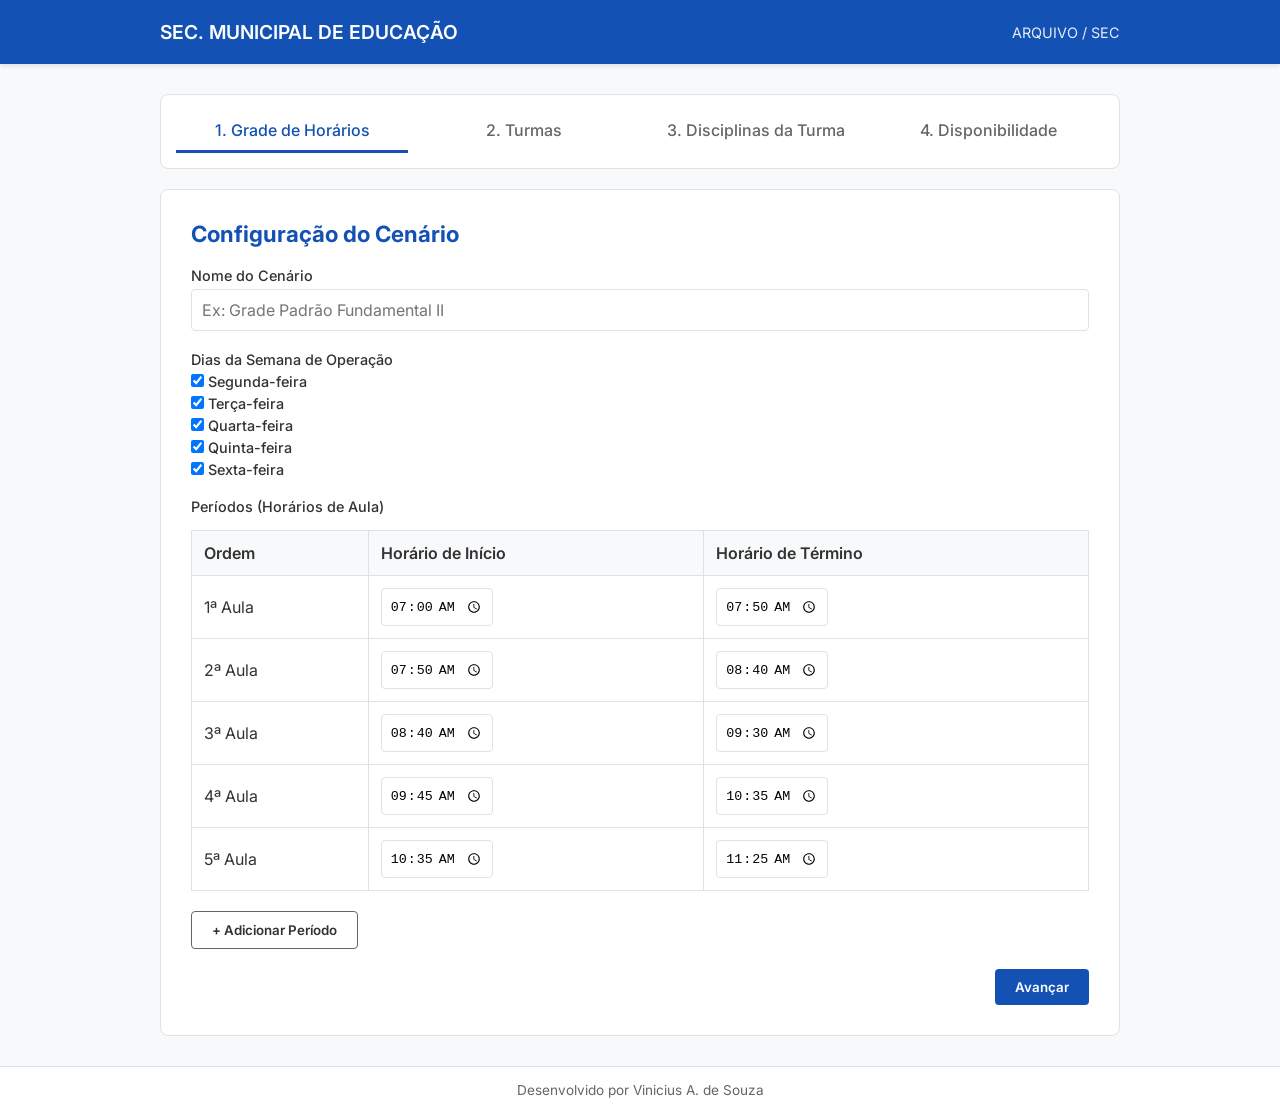
==== index.html @ 792801da "Update index.html" ====
<!DOCTYPE html>
<html lang="pt-br">
<head>
    <meta charset="UTF-8">
    <meta name="viewport" content="width=device-width, initial-scale=1.0">
    <title>Sistema de Grade Escolar</title>
    <link href="https://fonts.googleapis.com/css2?family=Inter:wght@400;500;600;700&display=swap" rel="stylesheet">
    <link rel="stylesheet" href="css/style.css">
</head>
<body>
    <header class="main-header">
        <div class="header-content">
            <h1>SEC. MUNICIPAL DE EDUCAÇÃO</h1>
            <span class="department">ARQUIVO / SEC</span>
        </div>
    </header>

    <main class="container">
        <div class="stepper">
            <div class="step-indicator active" id="ind-1">1. Grade de Horários</div>
            <div class="step-indicator" id="ind-2">2. Turmas</div>
            <div class="step-indicator" id="ind-3">3. Disciplinas da Turma</div>
            <div class="step-indicator" id="ind-4">4. Disponibilidade</div>
        </div>

        <div id="step1" class="step-content active">
            <h2>Configuração do Cenário</h2>
            <div class="form-group">
                <label for="nomeCenario">Nome do Cenário</label>
                <input type="text" id="nomeCenario" placeholder="Ex: Grade Padrão Fundamental II">
            </div>

            <div class="form-group mt-20">
                <label>Dias da Semana de Operação</label>
                <div class="checkbox-group">
                    <label><input type="checkbox" name="dias" value="1" checked> Segunda-feira</label>
                    <label><input type="checkbox" name="dias" value="2" checked> Terça-feira</label>
                    <label><input type="checkbox" name="dias" value="3" checked> Quarta-feira</label>
                    <label><input type="checkbox" name="dias" value="4" checked> Quinta-feira</label>
                    <label><input type="checkbox" name="dias" value="5" checked> Sexta-feira</label>
                </div>
            </div>

            <div class="form-group mt-20">
                <label>Períodos (Horários de Aula)</label>
                <table class="data-table">
                    <thead>
                        <tr>
                            <th>Ordem</th>
                            <th>Horário de Início</th>
                            <th>Horário de Término</th>
                        </tr>
                    </thead>
                    <tbody id="listaPeriodos">
                        </tbody>
                </table>
                <button class="btn-outline mt-20" onclick="adicionarPeriodo()">+ Adicionar Período</button>
            </div>

            <div class="actions right mt-20">
                <button class="btn-primary" onclick="salvarPasso1()">Avançar</button>
            </div>
        </div>

<div id="step2" class="step-content">
            <h2>Seleção de Turmas</h2>
            <div class="actions right">
                <button class="btn-secondary" onclick="abrirModalTurmas()">+ Nova Turma</button>
            </div>
            <table class="data-table">
                <thead>
                    <tr>
                        <th>Turma</th>
                        <th>Ações</th>
                    </tr>
                </thead>
                <tbody id="tabelaTurmasCenario">
                    <tr><td colspan="2" class="empty-state">Nenhum registro encontrado</td></tr>
                </tbody>
            </table>
            
            <p id="msgValidacaoTurma" class="error-text" style="display: none; margin-top: 10px;">
                *Por favor, adicione pelo menos 1(uma) turma para continuar
            </p>

            <div class="actions between mt-20">
                <button class="btn-outline" onclick="prevStep(1)">Voltar</button>
                <button class="btn-primary" onclick="salvarPasso2()">Avançar</button>
            </div>
        </div>

        <div id="modalTurmas" class="modal-container">
            <div class="modal-box">
                <h3>Vincular Turma ao Cenário</h3>
                <div class="form-group mt-20">
                    <label for="selectTurmasDisponiveis">Selecione a Turma</label>
                    <select id="selectTurmasDisponiveis">
                        </select>
                </div>
                <div class="actions right mt-20" style="gap: 10px;">
                    <button class="btn-outline" onclick="fecharModalTurmas()">Cancelar</button>
                    <button class="btn-primary" onclick="confirmarInclusaoTurma()">Confirmar</button>
                </div>
            </div>
        </div>

        <div id="step3" class="step-content">
            <h2>Matriz Curricular</h2>
            
            <div class="form-grid" style="background: var(--bg-light); padding: 15px; border-radius: 8px; border: 1px solid var(--border-color);">
                <div class="form-group">
                    <label>Turma</label>
                    <select id="matrizTurma"><option value="">Selecione...</option></select>
                </div>
                <div class="form-group">
                    <label>Disciplina</label>
                    <select id="matrizDisciplina"><option value="">Selecione...</option></select>
                </div>
                <div class="form-group">
                    <label>Professor</label>
                    <select id="matrizProfessor"><option value="">Selecione...</option></select>
                </div>
                <div class="form-group">
                    <label title="Quantidade total de aulas na semana">C.H. Semanal</label>
                    <input type="number" id="matrizCarga" min="1" value="5">
                </div>
                <div class="form-group">
                    <label title="Máximo de aulas dessa matéria no mesmo dia">Máx. Dia</label>
                    <input type="number" id="matrizMaxDia" min="1" value="2">
                </div>
                <div class="form-group">
                    <label>Geminadas?</label>
                    <select id="matrizGeminada">
                        <option value="1">Não (Aulas Simples)</option>
                        <option value="2">Sim (Aulas Duplas)</option>
                    </select>
                </div>
                <div class="form-group" style="display: flex; align-items: flex-end;">
                    <button class="btn-secondary" onclick="adicionarLinhaMatriz()" style="width: 100%;">+ Adicionar</button>
                </div>
            </div>

            <table class="data-table">
                <thead>
                    <tr>
                        <th>Turma</th>
                        <th>Disciplina</th>
                        <th>Professor</th>
                        <th>C.H.</th>
                        <th>Ações</th>
                    </tr>
                </thead>
                <tbody id="tabelaMatriz">
                    <tr><td colspan="5" class="empty-state">Nenhuma disciplina vinculada</td></tr>
                </tbody>
            </table>

            <p id="msgValidacaoMatriz" class="error-text" style="display: none; margin-top: 10px;">
                *Adicione pelo menos uma regra na matriz para continuar.
            </p>

            <div class="actions between mt-20">
                <button class="btn-outline" onclick="prevStep(2)">Voltar</button>
                <button class="btn-primary" onclick="salvarPasso3()">Avançar</button>
            </div>
        </div>

       <div id="step4" class="step-content">
            <h2>Disponibilidade dos Professores</h2>
            <p style="margin-bottom: 15px; color: var(--text-light);">Clique nos horários para bloquear a agenda do professor (Folga, HTPC, etc).</p>
            
            <div class="form-group">
                <label>Selecione o Professor</label>
                <select id="selectProfDisponibilidade" onchange="mudarProfessorDisponibilidade()">
                    </select>
            </div>
            
            <div id="containerGradeDisponibilidade" style="overflow-x: auto; margin-top: 20px;">
                </div>
            
            <div class="actions between mt-20">
                <button class="btn-outline" onclick="prevStep(3)">Voltar</button>
                <button class="btn-success" id="btnFinalizar" onclick="gerarGradeFinal()">Finalizar e Gerar Grade</button>
            </div>
        </div>
        
    </main>

    <footer class="main-footer">
        <p>Desenvolvido por Vinicius A. de Souza</p>
    </footer>

    <script src="js/app.js"></script>
</body>
</html>
---- css/style.css ----
:root {
    --primary-color: #1351b4; /* Azul institucional padrão */
    --primary-hover: #0f4091;
    --success-color: #198754;
    --success-hover: #157347;
    --text-dark: #333333;
    --text-light: #666666;
    --bg-light: #f8f9fa;
    --border-color: #dee2e6;
}

* {
    box-sizing: border-box;
    margin: 0;
    padding: 0;
}

body {
    font-family: 'Inter', sans-serif;
    background-color: var(--bg-light);
    color: var(--text-dark);
    display: flex;
    flex-direction: column;
    min-height: 100vh;
}

/* Cabeçalho e Rodapé */
.main-header {
    background-color: var(--primary-color);
    color: white;
    padding: 20px 0;
    box-shadow: 0 2px 4px rgba(0,0,0,0.1);
}

.header-content {
    max-width: 1000px;
    margin: 0 auto;
    padding: 0 20px;
    display: flex;
    justify-content: space-between;
    align-items: center;
}

.main-header h1 { font-size: 1.2rem; font-weight: 600; }
.department { font-size: 0.9rem; opacity: 0.9; }

.main-footer {
    background-color: #ffffff;
    border-top: 1px solid var(--border-color);
    text-align: center;
    padding: 15px;
    margin-top: auto;
    font-size: 0.85rem;
    color: var(--text-light);
}

/* Container Principal */
.container {
    max-width: 1000px;
    margin: 30px auto;
    padding: 0 20px;
    width: 100%;
}

/* Stepper (Barra de Progresso) */
.stepper {
    display: flex;
    background: white;
    border-radius: 8px;
    padding: 15px;
    margin-bottom: 20px;
    border: 1px solid var(--border-color);
}

.step-indicator {
    flex: 1;
    text-align: center;
    padding: 10px;
    color: var(--text-light);
    font-weight: 500;
    border-bottom: 3px solid transparent;
}

.step-indicator.active {
    color: var(--primary-color);
    border-bottom: 3px solid var(--primary-color);
}

/* Telas (Step Content) */
.step-content {
    background: white;
    padding: 30px;
    border-radius: 8px;
    border: 1px solid var(--border-color);
    display: none; /* Esconde todas por padrão */
}

.step-content.active {
    display: block; /* Mostra apenas a ativa */
}

h2 { margin-bottom: 20px; color: var(--primary-color); font-size: 1.4rem; }

/* Formulários */
.form-group { margin-bottom: 15px; }
.form-group label { display: block; margin-bottom: 5px; font-weight: 500; font-size: 0.9rem;}
input[type="text"], select {
    width: 100%; padding: 10px; border: 1px solid var(--border-color);
    border-radius: 4px; font-family: inherit; font-size: 1rem;
}

.form-grid {
    display: grid; grid-template-columns: repeat(auto-fit, minmax(200px, 1fr)); gap: 15px;
}

/* Tabelas */
.data-table {
    width: 100%; border-collapse: collapse; margin-top: 15px;
}
.data-table th, .data-table td {
    padding: 12px; border: 1px solid var(--border-color); text-align: left;
}
.data-table th { background-color: var(--bg-light); font-weight: 600; }
.empty-state { text-align: center; color: var(--text-light); font-style: italic; }

/* Botões */
button {
    padding: 10px 20px; border: none; border-radius: 4px;
    font-weight: 600; cursor: pointer; transition: background 0.2s; font-family: inherit;
}
.btn-primary { background-color: var(--primary-color); color: white; }
.btn-primary:hover { background-color: var(--primary-hover); }
.btn-secondary { background-color: #6c757d; color: white; }
.btn-success { background-color: var(--success-color); color: white; }
.btn-success:hover { background-color: var(--success-hover); }
.btn-outline { background-color: transparent; border: 1px solid var(--text-light); color: var(--text-dark); }

.actions { display: flex; align-items: center; }
.actions.right { justify-content: flex-end; }
.actions.between { justify-content: space-between; }
.mt-20 { margin-top: 20px; }

/* Placeholder da Tela 4 */
.grid-placeholder {
    height: 200px; background: #e9ecef; border: 2px dashed #ced4da;
    display: flex; align-items: center; justify-content: center; color: var(--text-light);
    margin-top: 15px; border-radius: 4px;
}

.checkbox-group label { margin-right: 15px; font-weight: 500; cursor: pointer; }
.time-input { padding: 8px; border: 1px solid var(--border-color); border-radius: 4px; }

/* Estilos do Modal */
.modal-container {
    position: fixed;
    top: 0; left: 0; width: 100%; height: 100%;
    background-color: rgba(0, 0, 0, 0.5);
    display: none; /* Oculto por padrão */
    justify-content: center;
    align-items: center;
    z-index: 1000;
}

.modal-container.active {
    display: flex; /* Exibe centralizado */
}

.modal-box {
    background: white;
    padding: 25px;
    border-radius: 8px;
    width: 100%;
    max-width: 450px;
    box-shadow: 0 4px 12px rgba(0,0,0,0.15);
}

.modal-box h3 {
    color: var(--primary-color);
    font-size: 1.2rem;
}

.error-text {
    color: #dc3545;
    font-size: 0.85rem;
    font-weight: 500;
}

.btn-danger-icon {
    background: transparent;
    color: #dc3545;
    padding: 5px 10px;
    font-size: 0.9rem;
}
.btn-danger-icon:hover {
    background: #f8d7da;
    border-radius: 4px;
}
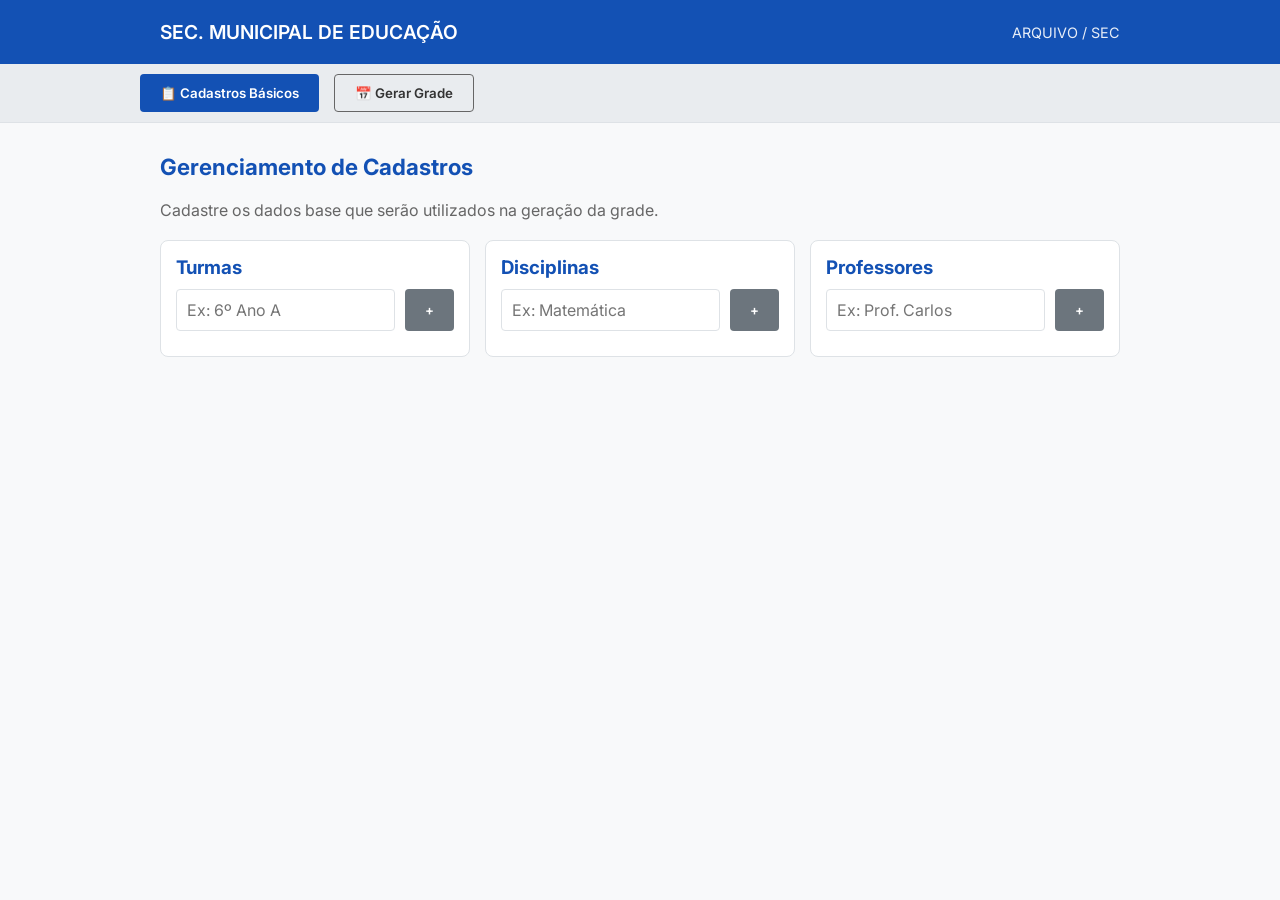
==== commit 2990f789: "Update index.html" ====
--- a/index.html
+++ b/index.html
@@ -15,176 +15,222 @@
         </div>
     </header>
 
-    <main class="container">
-        <div class="stepper">
-            <div class="step-indicator active" id="ind-1">1. Grade de Horários</div>
-            <div class="step-indicator" id="ind-2">2. Turmas</div>
-            <div class="step-indicator" id="ind-3">3. Disciplinas da Turma</div>
-            <div class="step-indicator" id="ind-4">4. Disponibilidade</div>
+    <nav style="background-color: #e9ecef; border-bottom: 1px solid var(--border-color); padding: 10px 20px;">
+        <div style="max-width: 1000px; margin: 0 auto; display: flex; gap: 15px;">
+            <button class="btn-primary" onclick="mostrarAba('cadastros')">📋 Cadastros Básicos</button>
+            <button class="btn-outline" onclick="mostrarAba('grade')">📅 Gerar Grade</button>
         </div>
-
-        <div id="step1" class="step-content active">
-            <h2>Configuração do Cenário</h2>
-            <div class="form-group">
-                <label for="nomeCenario">Nome do Cenário</label>
-                <input type="text" id="nomeCenario" placeholder="Ex: Grade Padrão Fundamental II">
-            </div>
-
-            <div class="form-group mt-20">
-                <label>Dias da Semana de Operação</label>
-                <div class="checkbox-group">
-                    <label><input type="checkbox" name="dias" value="1" checked> Segunda-feira</label>
-                    <label><input type="checkbox" name="dias" value="2" checked> Terça-feira</label>
-                    <label><input type="checkbox" name="dias" value="3" checked> Quarta-feira</label>
-                    <label><input type="checkbox" name="dias" value="4" checked> Quinta-feira</label>
-                    <label><input type="checkbox" name="dias" value="5" checked> Sexta-feira</label>
-                </div>
-            </div>
-
-            <div class="form-group mt-20">
-                <label>Períodos (Horários de Aula)</label>
+    </nav>
+
+<main class="container">
+        
+        <div id="aba-cadastros" style="display: block;">
+            <h2>Gerenciamento de Cadastros</h2>
+            <p style="color: var(--text-light); margin-bottom: 20px;">Cadastre os dados base que serão utilizados na geração da grade.</p>
+
+            <div class="form-grid">
+                <div class="step-content active" style="padding: 15px;">
+                    <h3 style="color: var(--primary-color); margin-bottom: 10px;">Turmas</h3>
+                    <div style="display: flex; gap: 10px; margin-bottom: 10px;">
+                        <input type="text" id="novaTurmaNome" placeholder="Ex: 6º Ano A">
+                        <button class="btn-secondary" onclick="adicionarCadastro('turma')">+</button>
+                    </div>
+                    <ul id="listaCadTurmas" style="list-style: none; padding: 0;"></ul>
+                </div>
+
+                <div class="step-content active" style="padding: 15px;">
+                    <h3 style="color: var(--primary-color); margin-bottom: 10px;">Disciplinas</h3>
+                    <div style="display: flex; gap: 10px; margin-bottom: 10px;">
+                        <input type="text" id="novaDisciplinaNome" placeholder="Ex: Matemática">
+                        <button class="btn-secondary" onclick="adicionarCadastro('disciplina')">+</button>
+                    </div>
+                    <ul id="listaCadDisciplinas" style="list-style: none; padding: 0;"></ul>
+                </div>
+
+                <div class="step-content active" style="padding: 15px;">
+                    <h3 style="color: var(--primary-color); margin-bottom: 10px;">Professores</h3>
+                    <div style="display: flex; gap: 10px; margin-bottom: 10px;">
+                        <input type="text" id="novoProfessorNome" placeholder="Ex: Prof. Carlos">
+                        <button class="btn-secondary" onclick="adicionarCadastro('professor')">+</button>
+                    </div>
+                    <ul id="listaCadProfessores" style="list-style: none; padding: 0;"></ul>
+                </div>
+            </div>
+        </div>
+
+        <div id="aba-grade" style="display: none;">
+            
+            <div class="stepper">
+                <div class="step-indicator active" id="ind-1">1. Grade de Horários</div>
+                <div class="step-indicator" id="ind-2">2. Turmas</div>
+                <div class="step-indicator" id="ind-3">3. Disciplinas da Turma</div>
+                <div class="step-indicator" id="ind-4">4. Disponibilidade</div>
+            </div>
+
+            <div id="step1" class="step-content active">
+                <h2>Configuração do Cenário</h2>
+                <div class="form-group">
+                    <label for="nomeCenario">Nome do Cenário</label>
+                    <input type="text" id="nomeCenario" placeholder="Ex: Grade Padrão 2026">
+                </div>
+
+                <div class="form-group mt-20">
+                    <label>Dias da Semana de Operação</label>
+                    <div class="checkbox-group">
+                        <label><input type="checkbox" name="dias" value="1" checked> Segunda-feira</label>
+                        <label><input type="checkbox" name="dias" value="2" checked> Terça-feira</label>
+                        <label><input type="checkbox" name="dias" value="3" checked> Quarta-feira</label>
+                        <label><input type="checkbox" name="dias" value="4" checked> Quinta-feira</label>
+                        <label><input type="checkbox" name="dias" value="5" checked> Sexta-feira</label>
+                    </div>
+                </div>
+
+                <div class="form-group mt-20">
+                    <label>Períodos (Horários de Aula)</label>
+                    <table class="data-table">
+                        <thead>
+                            <tr>
+                                <th>Ordem</th>
+                                <th>Horário de Início</th>
+                                <th>Horário de Término</th>
+                            </tr>
+                        </thead>
+                        <tbody id="listaPeriodos">
+                        </tbody>
+                    </table>
+                    <button class="btn-outline mt-20" onclick="adicionarPeriodo()">+ Adicionar Período</button>
+                </div>
+
+                <div class="actions right mt-20">
+                    <button class="btn-primary" onclick="salvarPasso1()">Avançar</button>
+                </div>
+            </div>
+
+            <div id="step2" class="step-content">
+                <h2>Seleção de Turmas</h2>
+                <div class="actions right">
+                    <button class="btn-secondary" onclick="abrirModalTurmas()">+ Nova Turma</button>
+                </div>
                 <table class="data-table">
                     <thead>
                         <tr>
-                            <th>Ordem</th>
-                            <th>Horário de Início</th>
-                            <th>Horário de Término</th>
+                            <th>Turma</th>
+                            <th>Ações</th>
                         </tr>
                     </thead>
-                    <tbody id="listaPeriodos">
-                        </tbody>
+                    <tbody id="tabelaTurmasCenario">
+                        <tr><td colspan="2" class="empty-state">Nenhum registro encontrado</td></tr>
+                    </tbody>
                 </table>
-                <button class="btn-outline mt-20" onclick="adicionarPeriodo()">+ Adicionar Período</button>
-            </div>
-
-            <div class="actions right mt-20">
-                <button class="btn-primary" onclick="salvarPasso1()">Avançar</button>
-            </div>
-        </div>
-
-<div id="step2" class="step-content">
-            <h2>Seleção de Turmas</h2>
-            <div class="actions right">
-                <button class="btn-secondary" onclick="abrirModalTurmas()">+ Nova Turma</button>
-            </div>
-            <table class="data-table">
-                <thead>
-                    <tr>
-                        <th>Turma</th>
-                        <th>Ações</th>
-                    </tr>
-                </thead>
-                <tbody id="tabelaTurmasCenario">
-                    <tr><td colspan="2" class="empty-state">Nenhum registro encontrado</td></tr>
-                </tbody>
-            </table>
-            
-            <p id="msgValidacaoTurma" class="error-text" style="display: none; margin-top: 10px;">
-                *Por favor, adicione pelo menos 1(uma) turma para continuar
-            </p>
-
-            <div class="actions between mt-20">
-                <button class="btn-outline" onclick="prevStep(1)">Voltar</button>
-                <button class="btn-primary" onclick="salvarPasso2()">Avançar</button>
-            </div>
-        </div>
-
-        <div id="modalTurmas" class="modal-container">
-            <div class="modal-box">
-                <h3>Vincular Turma ao Cenário</h3>
-                <div class="form-group mt-20">
-                    <label for="selectTurmasDisponiveis">Selecione a Turma</label>
-                    <select id="selectTurmasDisponiveis">
+                
+                <p id="msgValidacaoTurma" class="error-text" style="display: none; margin-top: 10px;">
+                    *Por favor, adicione pelo menos 1(uma) turma para continuar
+                </p>
+
+                <div class="actions between mt-20">
+                    <button class="btn-outline" onclick="prevStep(1)">Voltar</button>
+                    <button class="btn-primary" onclick="salvarPasso2()">Avançar</button>
+                </div>
+            </div>
+
+            <div id="modalTurmas" class="modal-container">
+                <div class="modal-box">
+                    <h3>Vincular Turma ao Cenário</h3>
+                    <div class="form-group mt-20">
+                        <label for="selectTurmasDisponiveis">Selecione a Turma</label>
+                        <select id="selectTurmasDisponiveis">
                         </select>
-                </div>
-                <div class="actions right mt-20" style="gap: 10px;">
-                    <button class="btn-outline" onclick="fecharModalTurmas()">Cancelar</button>
-                    <button class="btn-primary" onclick="confirmarInclusaoTurma()">Confirmar</button>
-                </div>
-            </div>
-        </div>
-
-        <div id="step3" class="step-content">
-            <h2>Matriz Curricular</h2>
-            
-            <div class="form-grid" style="background: var(--bg-light); padding: 15px; border-radius: 8px; border: 1px solid var(--border-color);">
+                    </div>
+                    <div class="actions right mt-20" style="gap: 10px;">
+                        <button class="btn-outline" onclick="fecharModalTurmas()">Cancelar</button>
+                        <button class="btn-primary" onclick="confirmarInclusaoTurma()">Confirmar</button>
+                    </div>
+                </div>
+            </div>
+
+            <div id="step3" class="step-content">
+                <h2>Matriz Curricular</h2>
+                
+                <div class="form-grid" style="background: var(--bg-light); padding: 15px; border-radius: 8px; border: 1px solid var(--border-color);">
+                    <div class="form-group">
+                        <label>Turma</label>
+                        <select id="matrizTurma"><option value="">Selecione...</option></select>
+                    </div>
+                    <div class="form-group">
+                        <label>Disciplina</label>
+                        <select id="matrizDisciplina"><option value="">Selecione...</option></select>
+                    </div>
+                    <div class="form-group">
+                        <label>Professor</label>
+                        <select id="matrizProfessor"><option value="">Selecione...</option></select>
+                    </div>
+                    <div class="form-group">
+                        <label title="Quantidade total de aulas na semana">C.H. Semanal</label>
+                        <input type="number" id="matrizCarga" min="1" value="5">
+                    </div>
+                    <div class="form-group">
+                        <label title="Máximo de aulas dessa matéria no mesmo dia">Máx. Dia</label>
+                        <input type="number" id="matrizMaxDia" min="1" value="2">
+                    </div>
+                    <div class="form-group">
+                        <label>Geminadas?</label>
+                        <select id="matrizGeminada">
+                            <option value="1">Não (Aulas Simples)</option>
+                            <option value="2">Sim (Aulas Duplas)</option>
+                        </select>
+                    </div>
+                    <div class="form-group" style="display: flex; align-items: flex-end;">
+                        <button class="btn-secondary" onclick="adicionarLinhaMatriz()" style="width: 100%;">+ Adicionar</button>
+                    </div>
+                </div>
+
+                <table class="data-table">
+                    <thead>
+                        <tr>
+                            <th>Turma</th>
+                            <th>Disciplina</th>
+                            <th>Professor</th>
+                            <th>C.H.</th>
+                            <th>Ações</th>
+                        </tr>
+                    </thead>
+                    <tbody id="tabelaMatriz">
+                        <tr><td colspan="5" class="empty-state">Nenhuma disciplina vinculada</td></tr>
+                    </tbody>
+                </table>
+
+                <p id="msgValidacaoMatriz" class="error-text" style="display: none; margin-top: 10px;">
+                    *Adicione pelo menos uma regra na matriz para continuar.
+                </p>
+
+                <div class="actions between mt-20">
+                    <button class="btn-outline" onclick="prevStep(2)">Voltar</button>
+                    <button class="btn-primary" onclick="salvarPasso3()">Avançar</button>
+                </div>
+            </div>
+
+            <div id="step4" class="step-content">
+                <h2>Disponibilidade dos Professores</h2>
+                <p style="margin-bottom: 15px; color: var(--text-light);">Clique nos horários para bloquear a agenda do professor (Folga, HTPC, etc).</p>
+                
                 <div class="form-group">
-                    <label>Turma</label>
-                    <select id="matrizTurma"><option value="">Selecione...</option></select>
-                </div>
-                <div class="form-group">
-                    <label>Disciplina</label>
-                    <select id="matrizDisciplina"><option value="">Selecione...</option></select>
-                </div>
-                <div class="form-group">
-                    <label>Professor</label>
-                    <select id="matrizProfessor"><option value="">Selecione...</option></select>
-                </div>
-                <div class="form-group">
-                    <label title="Quantidade total de aulas na semana">C.H. Semanal</label>
-                    <input type="number" id="matrizCarga" min="1" value="5">
-                </div>
-                <div class="form-group">
-                    <label title="Máximo de aulas dessa matéria no mesmo dia">Máx. Dia</label>
-                    <input type="number" id="matrizMaxDia" min="1" value="2">
-                </div>
-                <div class="form-group">
-                    <label>Geminadas?</label>
-                    <select id="matrizGeminada">
-                        <option value="1">Não (Aulas Simples)</option>
-                        <option value="2">Sim (Aulas Duplas)</option>
+                    <label>Selecione o Professor</label>
+                    <select id="selectProfDisponibilidade" onchange="mudarProfessorDisponibilidade()">
                     </select>
                 </div>
-                <div class="form-group" style="display: flex; align-items: flex-end;">
-                    <button class="btn-secondary" onclick="adicionarLinhaMatriz()" style="width: 100%;">+ Adicionar</button>
-                </div>
-            </div>
-
-            <table class="data-table">
-                <thead>
-                    <tr>
-                        <th>Turma</th>
-                        <th>Disciplina</th>
-                        <th>Professor</th>
-                        <th>C.H.</th>
-                        <th>Ações</th>
-                    </tr>
-                </thead>
-                <tbody id="tabelaMatriz">
-                    <tr><td colspan="5" class="empty-state">Nenhuma disciplina vinculada</td></tr>
-                </tbody>
-            </table>
-
-            <p id="msgValidacaoMatriz" class="error-text" style="display: none; margin-top: 10px;">
-                *Adicione pelo menos uma regra na matriz para continuar.
-            </p>
-
-            <div class="actions between mt-20">
-                <button class="btn-outline" onclick="prevStep(2)">Voltar</button>
-                <button class="btn-primary" onclick="salvarPasso3()">Avançar</button>
-            </div>
-        </div>
-
-       <div id="step4" class="step-content">
-            <h2>Disponibilidade dos Professores</h2>
-            <p style="margin-bottom: 15px; color: var(--text-light);">Clique nos horários para bloquear a agenda do professor (Folga, HTPC, etc).</p>
-            
-            <div class="form-group">
-                <label>Selecione o Professor</label>
-                <select id="selectProfDisponibilidade" onchange="mudarProfessorDisponibilidade()">
-                    </select>
-            </div>
-            
-            <div id="containerGradeDisponibilidade" style="overflow-x: auto; margin-top: 20px;">
-                </div>
-            
-            <div class="actions between mt-20">
-                <button class="btn-outline" onclick="prevStep(3)">Voltar</button>
-                <button class="btn-success" id="btnFinalizar" onclick="gerarGradeFinal()">Finalizar e Gerar Grade</button>
-            </div>
-        </div>
-        
-    </main>
+                
+                <div id="containerGradeDisponibilidade" style="overflow-x: auto; margin-top: 20px;">
+                </div>
+                
+                <div class="actions between mt-20">
+                    <button class="btn-outline" onclick="prevStep(3)">Voltar</button>
+                    <button class="btn-success" id="btnFinalizar" onclick="gerarGradeFinal()">Finalizar e Gerar Grade</button>
+                </div>
+            </div>
+
+            <div id="step5" class="step-content">
+                <h2>Grade Gerada com Sucesso! 🎉</h2>
+                <p style="color: var(--text-light); margin-bottom: 20px;">Abaixo está a distribuição otimizada das
 
     <footer class="main-footer">
         <p>Desenvolvido por Vinicius A. de Souza</p>
--- a/css/style.css
+++ b/css/style.css
@@ -195,3 +195,24 @@
     background: #f8d7da;
     border-radius: 4px;
 }
+
+/* Estilos da Grade Interativa (Tela 4) */
+.tabela-interativa th, .tabela-interativa td {
+    text-align: center;
+    vertical-align: middle;
+}
+.celula-horario {
+    cursor: pointer;
+    background-color: #e8f5e9; /* Verde claro - Livre */
+    color: #2e7d32;
+    font-weight: 600;
+    transition: all 0.2s;
+    user-select: none;
+}
+.celula-horario:hover {
+    filter: brightness(0.95);
+}
+.celula-horario.bloqueado {
+    background-color: #ffebee; /* Vermelho claro - Bloqueado */
+    color: #c62828;
+}
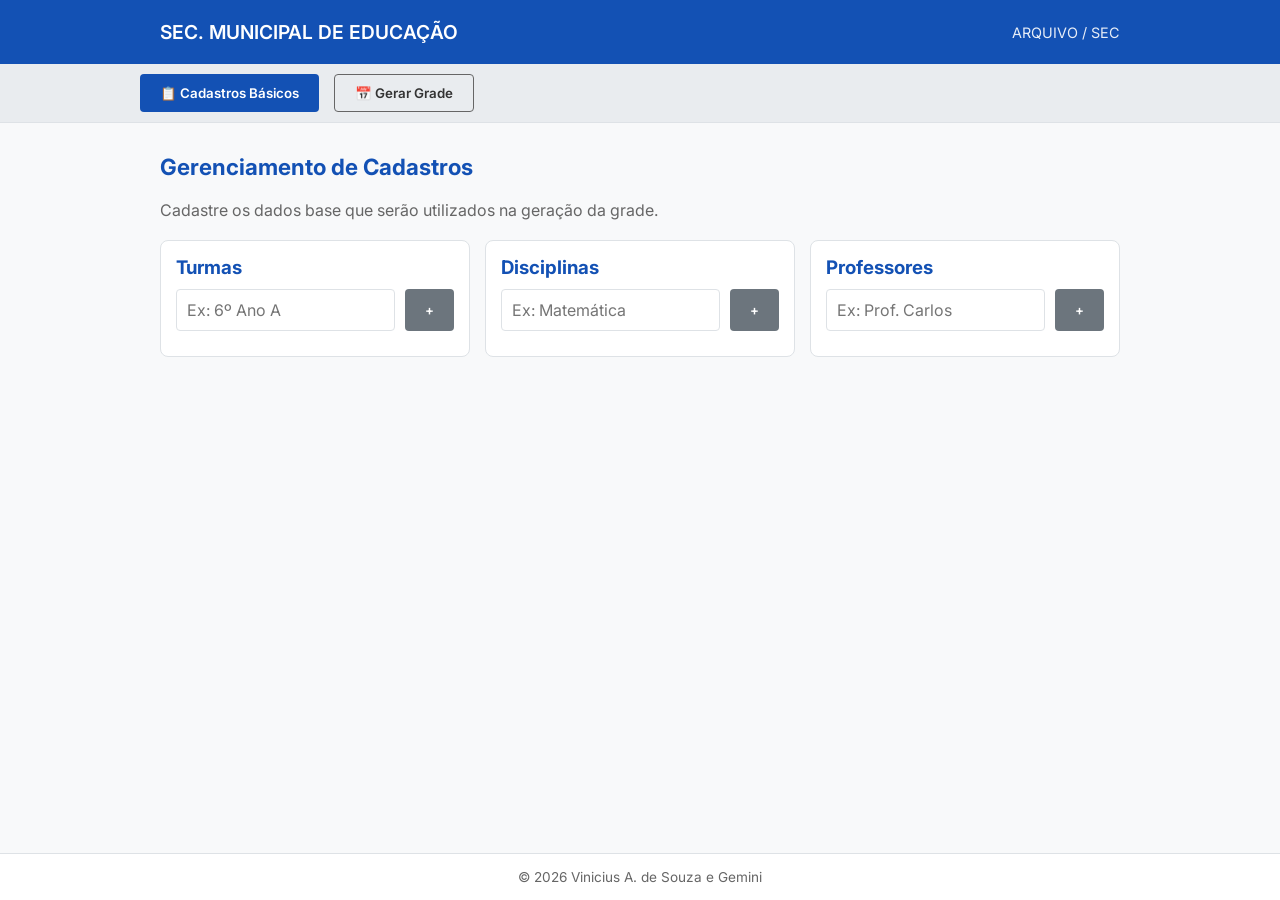
==== commit 094e1314: "Update index.html" ====
--- a/index.html
+++ b/index.html
@@ -22,7 +22,7 @@
         </div>
     </nav>
 
-<main class="container">
+    <main class="container">
         
         <div id="aba-cadastros" style="display: block;">
             <h2>Gerenciamento de Cadastros</h2>
@@ -230,10 +230,21 @@
 
             <div id="step5" class="step-content">
                 <h2>Grade Gerada com Sucesso! 🎉</h2>
-                <p style="color: var(--text-light); margin-bottom: 20px;">Abaixo está a distribuição otimizada das
+                <p style="color: var(--text-light); margin-bottom: 20px;">Abaixo está a distribuição otimizada das suas aulas.</p>
+                
+                <div id="tabelasResultado">
+                </div>
+                
+                <div class="actions between mt-20">
+                    <button class="btn-outline" onclick="location.reload()">🔄 Criar Nova Grade</button>
+                    <button class="btn-primary" onclick="window.print()">🖨️ Imprimir Grade</button>
+                </div>
+            </div>
+
+        </div> </main>
 
     <footer class="main-footer">
-        <p>Desenvolvido por Vinicius A. de Souza</p>
+        <p>&copy; 2026 Vinicius A. de Souza e Gemini</p>
     </footer>
 
     <script src="js/app.js"></script>
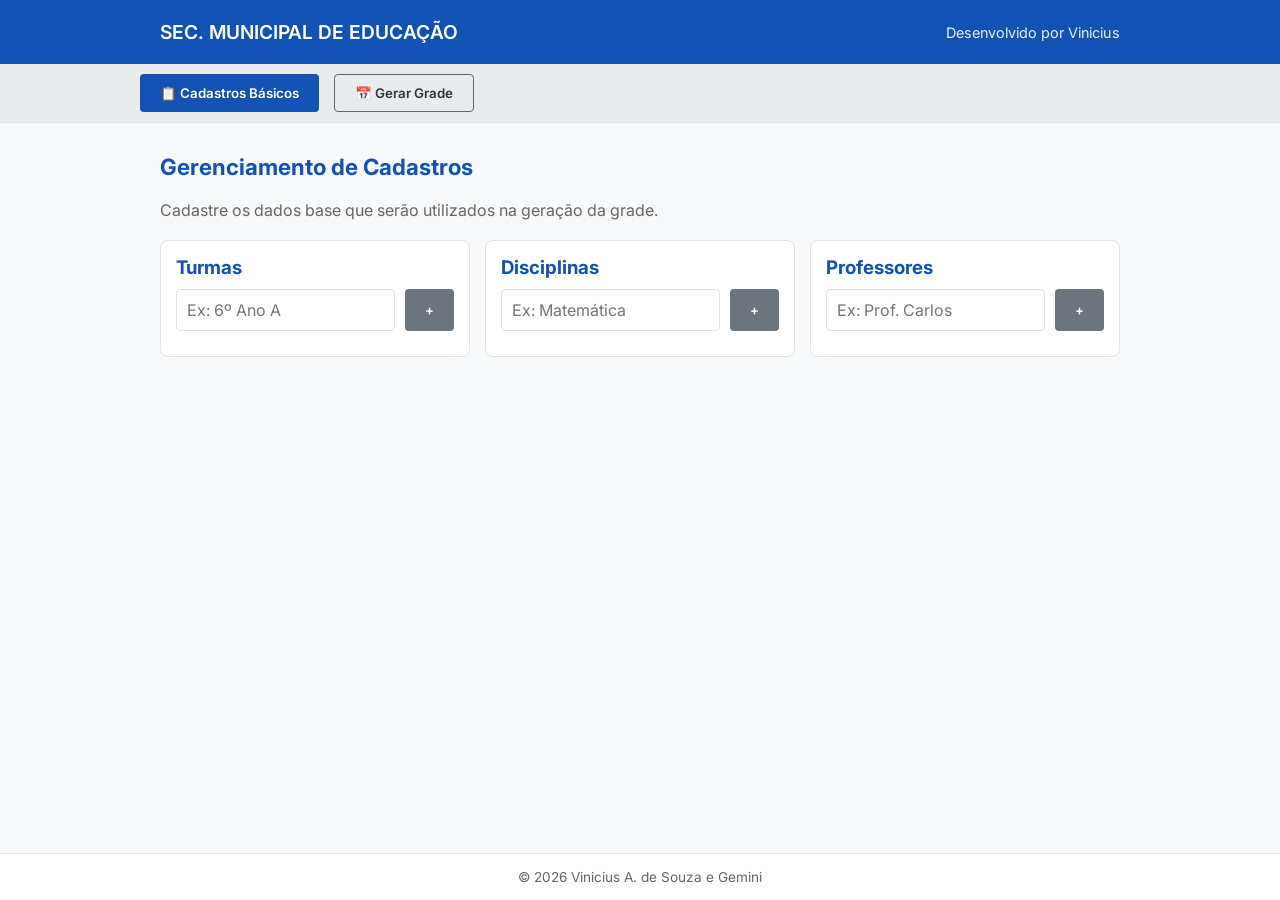
==== commit 48a77409: "Update index.html" ====
--- a/index.html
+++ b/index.html
@@ -11,7 +11,7 @@
     <header class="main-header">
         <div class="header-content">
             <h1>SEC. MUNICIPAL DE EDUCAÇÃO</h1>
-            <span class="department">ARQUIVO / SEC</span>
+            <span class="department">Desenvolvido por Vinicius</span>
         </div>
     </header>
 
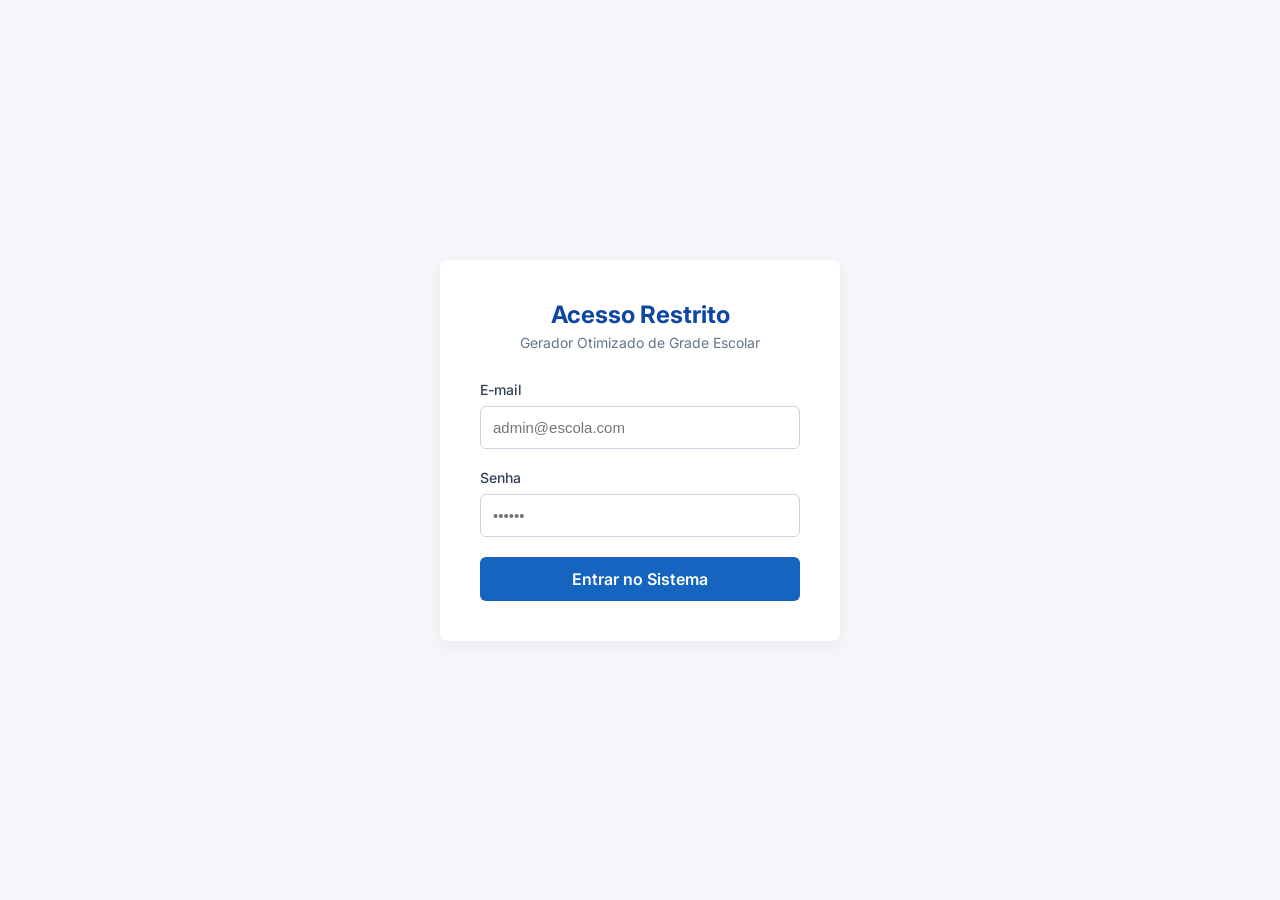
==== commit 80ce619e: "Update index.html" ====
--- a/index.html
+++ b/index.html
@@ -10,8 +10,8 @@
 <body>
     <header class="main-header">
         <div class="header-content">
-            <h1>SEC. MUNICIPAL DE EDUCAÇÃO</h1>
-            <span class="department">Desenvolvido por Vinicius</span>
+            <h1>SISTEMA DE GERAÇÃO DE GRADE DE AULASO</h1>
+            <span class="department">Desenvolvido por Vinicius A. de Souza</span>
         </div>
     </header>
 
@@ -248,5 +248,10 @@
     </footer>
 
     <script src="js/app.js"></script>
+
+    <!-- Container de Notificações -->
+    <div id="toast-container" class="toast">
+        <span id="toast-msg">Operação realizada com sucesso!</span>
+    </div>
 </body>
 </html>
